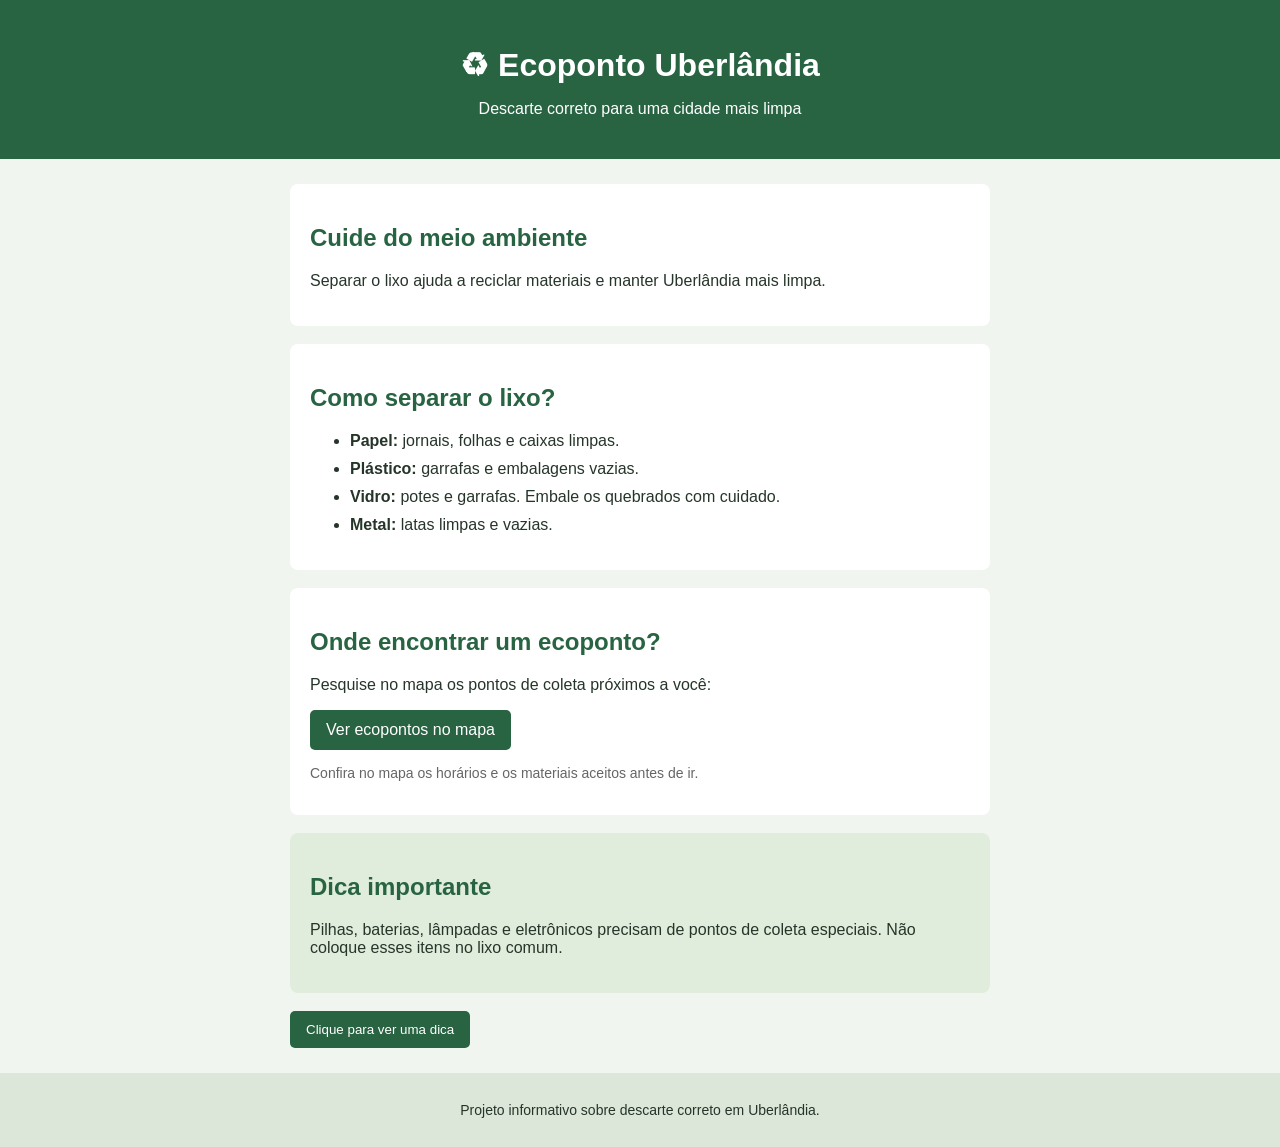
==== econponto.html @ 988b088b "Primeira versão do Ecoponto." ====
<!DOCTYPE html>
<html lang="pt-BR">
<head>
    <meta charset="UTF-8">
    <meta name="viewport" content="width=device-width, initial-scale=1.0">
    <title>Ecoponto Uberlândia</title>
    <link rel="stylesheet" href="style.css">
</head>
<body>
    <header>
        <h1>♻ Ecoponto Uberlândia</h1>
        <p>Descarte correto para uma cidade mais limpa</p>
        <meta name="theme-color" content="#286342">
        <link rel="manifest" href="manifest.json">
    </header>

    <main>
        <section class="introducao">
            <h2>Cuide do meio ambiente</h2>
            <p>Separar o lixo ajuda a reciclar materiais e manter Uberlândia mais limpa.</p>
        </section>

        <section>
            <h2>Como separar o lixo?</h2>
            <ul>
                <li><strong>Papel:</strong> jornais, folhas e caixas limpas.</li>
                <li><strong>Plástico:</strong> garrafas e embalagens vazias.</li>
                <li><strong>Vidro:</strong> potes e garrafas. Embale os quebrados com cuidado.</li>
                <li><strong>Metal:</strong> latas limpas e vazias.</li>
            </ul>
        </section>

        <section>
            <h2>Onde encontrar um ecoponto?</h2>
            <p>Pesquise no mapa os pontos de coleta próximos a você:</p>
            <a class="botao" href="https://www.google.com/maps/search/ecoponto+Uberl%C3%A2ndia+MG" target="_blank" rel="noopener noreferrer">Ver ecopontos no mapa</a>
            <p class="aviso">Confira no mapa os horários e os materiais aceitos antes de ir.</p>
        </section>

        <section class="dica">
            <h2>Dica importante</h2>
            <p>Pilhas, baterias, lâmpadas e eletrônicos precisam de pontos de coleta especiais. Não coloque esses itens no lixo comum.</p>
        </section>
        
        <button onclick="mostrarDica()">Clique para ver uma dica</button>
        <p id="dica-js"></p>
        
    </main>

    <footer>
        <p>Projeto informativo sobre descarte correto em Uberlândia.</p>
    </footer>

    <script src="script.js"></script>
    <script>    
     if ("serviceWorker" in navigator) {
         window.addEventListener("load", () => {
            navigator.serviceWorker.register("./sw.js")
                .catch(erro => console.error(
                    "Erro ao registrar o aplicativo:", erro
                 ));
            });
        }
</script>
</body>
</html>
---- style.css ----
/* Estilos básicos do site */
body {
    font-family: Arial, sans-serif;
    background-color: #f1f5ef;
    color: #26352a;
    margin: 0;
}

header {
    background-color: #286342;
    color: white;
    text-align: center;
    padding: 25px;
}

header h1 {
    margin-bottom: 8px;
}

main {
    max-width: 700px;
    margin: 25px auto;
    padding: 0 15px;
}

section {
    background-color: white;
    padding: 20px;
    margin-bottom: 18px;
    border-radius: 8px;
}

h2 {
    color: #286342;
}

li {
    margin-bottom: 10px;
}

.botao,
button {
    display: inline-block;
    background-color: #286342;
    color: white;
    padding: 11px 16px;
    border: none;
    border-radius: 5px;
    text-decoration: none;
    cursor: pointer;
}

.botao:hover,
button:hover {
    background-color: #1c492f;
}

.aviso {
    color: #666;
    font-size: 14px;
    margin-top: 15px;
}

.dica {
    background-color: #e1eddc;
}

#dica-js {
    font-weight: bold;
    color: #286342;
}

footer {
    background-color: #dce7d9;
    text-align: center;
    padding: 15px;
    font-size: 14px;
}

@media (max-width: 600px) {
    header {
        padding: 18px 10px;
    }

    main {
        margin-top: 15px;
    }
}
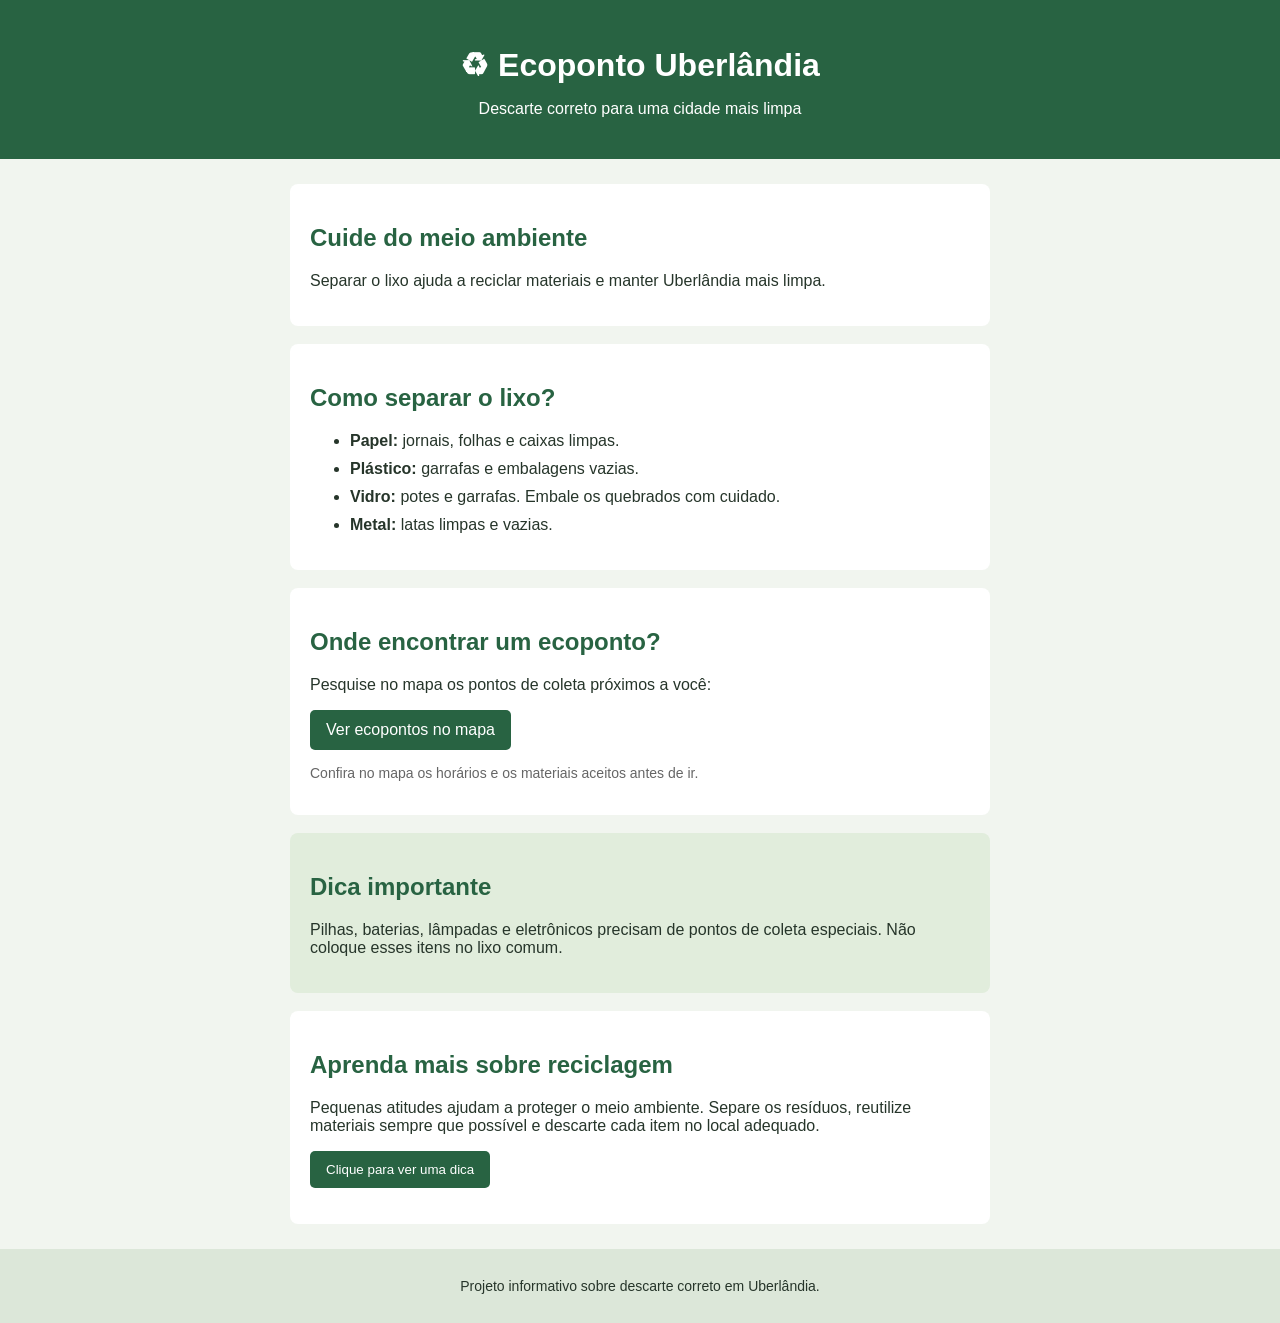
==== commit 3148a26b: "Enhance ecoponto.html with recycling information Added a new section about recycling and updated the" ====
--- a/econponto.html
+++ b/econponto.html
@@ -1,27 +1,37 @@
+
 <!DOCTYPE html>
 <html lang="pt-BR">
 <head>
     <meta charset="UTF-8">
     <meta name="viewport" content="width=device-width, initial-scale=1.0">
+
     <title>Ecoponto Uberlândia</title>
-    <link rel="stylesheet" href="style.css">
+
+    <meta name="theme-color" content="#286342">
+    <meta name="description" content="Informações sobre reciclagem e descarte correto de resíduos em Uberlândia.">
+
+    <link rel="manifest" href="./manifest.json">
+    <link rel="stylesheet" href="./style.css">
 </head>
+
 <body>
     <header>
         <h1>♻ Ecoponto Uberlândia</h1>
         <p>Descarte correto para uma cidade mais limpa</p>
-        <meta name="theme-color" content="#286342">
-        <link rel="manifest" href="manifest.json">
     </header>
 
     <main>
         <section class="introducao">
             <h2>Cuide do meio ambiente</h2>
-            <p>Separar o lixo ajuda a reciclar materiais e manter Uberlândia mais limpa.</p>
+            <p>
+                Separar o lixo ajuda a reciclar materiais
+                e manter Uberlândia mais limpa.
+            </p>
         </section>
 
         <section>
             <h2>Como separar o lixo?</h2>
+
             <ul>
                 <li><strong>Papel:</strong> jornais, folhas e caixas limpas.</li>
                 <li><strong>Plástico:</strong> garrafas e embalagens vazias.</li>
@@ -32,35 +42,78 @@
 
         <section>
             <h2>Onde encontrar um ecoponto?</h2>
-            <p>Pesquise no mapa os pontos de coleta próximos a você:</p>
-            <a class="botao" href="https://www.google.com/maps/search/ecoponto+Uberl%C3%A2ndia+MG" target="_blank" rel="noopener noreferrer">Ver ecopontos no mapa</a>
-            <p class="aviso">Confira no mapa os horários e os materiais aceitos antes de ir.</p>
+
+            <p>
+                Pesquise no mapa os pontos de coleta próximos a você:
+            </p>
+
+            <a
+                class="botao"
+                href="https://www.google.com/maps/search/ecoponto+Uberl%C3%A2ndia+MG"
+                target="_blank"
+                rel="noopener noreferrer"
+            >
+                Ver ecopontos no mapa
+            </a>
+
+            <p class="aviso">
+                Confira no mapa os horários e os materiais aceitos antes de ir.
+            </p>
         </section>
 
         <section class="dica">
             <h2>Dica importante</h2>
-            <p>Pilhas, baterias, lâmpadas e eletrônicos precisam de pontos de coleta especiais. Não coloque esses itens no lixo comum.</p>
+
+            <p>
+                Pilhas, baterias, lâmpadas e eletrônicos precisam
+                de pontos de coleta especiais. Não coloque esses
+                itens no lixo comum.
+            </p>
         </section>
-        
-        <button onclick="mostrarDica()">Clique para ver uma dica</button>
-        <p id="dica-js"></p>
-        
+
+        <section>
+            <h2>Aprenda mais sobre reciclagem</h2>
+
+            <p>
+                Pequenas atitudes ajudam a proteger o meio ambiente.
+                Separe os resíduos, reutilize materiais sempre que
+                possível e descarte cada item no local adequado.
+            </p>
+
+            <button id="botao" type="button">
+                Clique para ver uma dica
+            </button>
+
+            <p id="dica-js" aria-live="polite"></p>
+        </section>
     </main>
 
     <footer>
-        <p>Projeto informativo sobre descarte correto em Uberlândia.</p>
+        <p>
+            Projeto informativo sobre descarte correto em Uberlândia.
+        </p>
     </footer>
 
-    <script src="script.js"></script>
-    <script>    
-     if ("serviceWorker" in navigator) {
-         window.addEventListener("load", () => {
-            navigator.serviceWorker.register("./sw.js")
-                .catch(erro => console.error(
-                    "Erro ao registrar o aplicativo:", erro
-                 ));
+    <script src="./script.js"></script>
+
+    <script>
+        if ("serviceWorker" in navigator) {
+            window.addEventListener("load", () => {
+                navigator.serviceWorker.register("./sw.js")
+                    .then(registro => {
+                        console.log(
+                            "Service Worker registrado:",
+                            registro.scope
+                        );
+                    })
+                    .catch(erro => {
+                        console.error(
+                            "Erro ao registrar o Service Worker:",
+                            erro
+                        );
+                    });
             });
         }
-</script>
+    </script>
 </body>
 </html>
